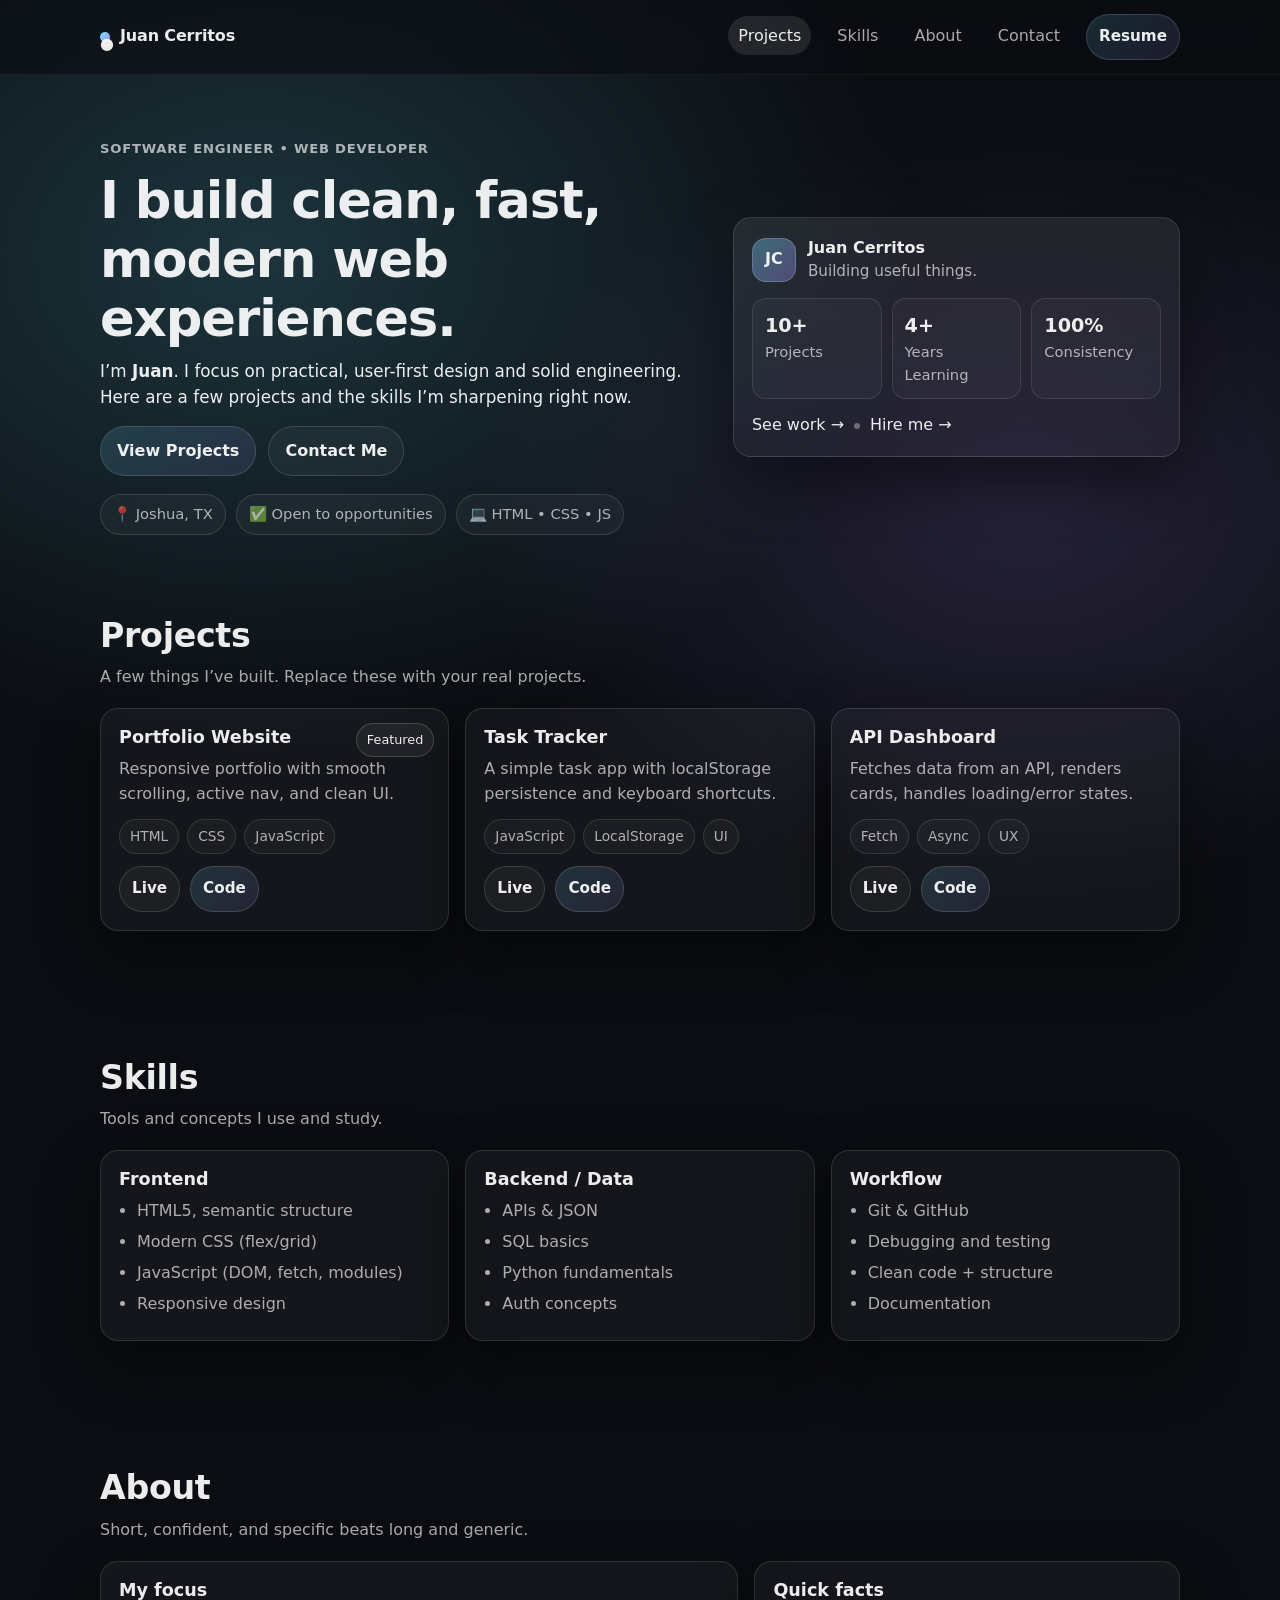
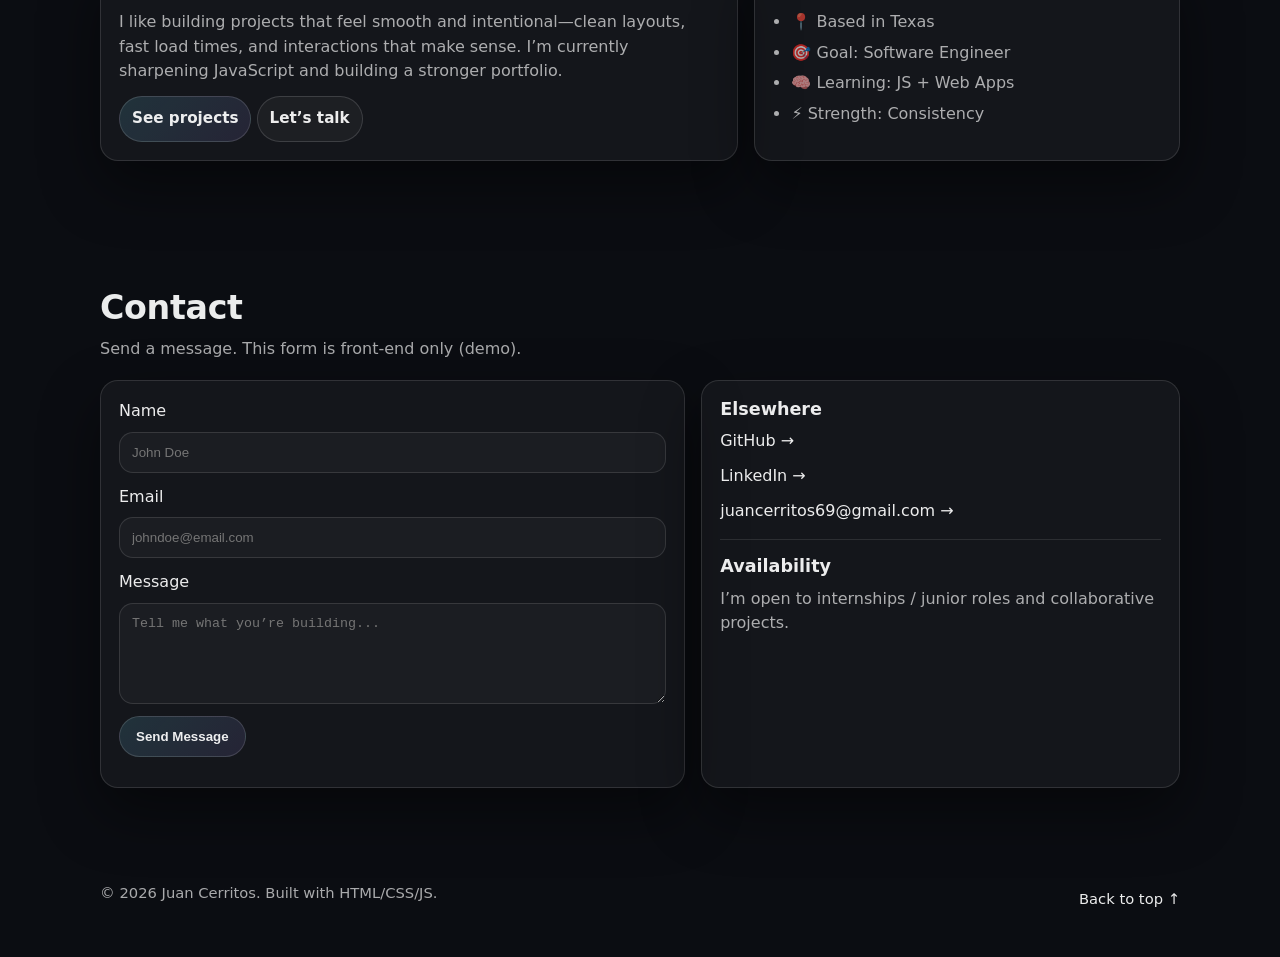
==== index.html @ 1ec4e890 "Pasted my portfolio onto github" ====
<!doctype html>
<html lang="en">
  <head>
    <meta charset="UTF-8" />
    <meta name="viewport" content="width=device-width, initial-scale=1.0" />
    <title>Juan Cerritos — Portfolio</title>
    <meta name="description" content="Modern portfolio website for Your Name." />
    <link rel="stylesheet" href="styles.css" />
  </head>

  <body>
    <!-- Progress bar -->
    <div class="progress" aria-hidden="true">
      <div class="progress__bar" id="progressBar"></div>
    </div>

    <!-- Header -->
    <header class="header" id="top">
      <nav class="nav container" aria-label="Primary">
        <a class="logo" href="#top">
          <span class="logo__mark">●</span>
          <span class="logo__text">Juan Cerritos</span>
        </a>

        <button class="nav__toggle" id="navToggle" aria-label="Open menu" aria-expanded="false">
          <span></span><span></span><span></span>
        </button>

        <ul class="nav__links" id="navLinks">
          <li><a class="nav__link" href="#projects">Projects</a></li>
          <li><a class="nav__link" href="#skills">Skills</a></li>
          <li><a class="nav__link" href="#about">About</a></li>
          <li><a class="nav__link" href="#contact">Contact</a></li>
          <li>
            <a class="btn btn--small" href="resume.html">Resume</a>
          </li>
        </ul>
      </nav>
    </header>

    <main>
      <!-- Hero -->
      <section class="hero container">
        <div class="hero__content">
          <p class="eyebrow">Software Engineer • Web Developer</p>
          <h1>
            I build clean, fast, modern web experiences.
          </h1>
          <p class="lead">
            I’m <strong>Juan</strong>. I focus on practical, user-first design and solid engineering.
            Here are a few projects and the skills I’m sharpening right now.
          </p>

          <div class="hero__cta">
            <a class="btn" href="#projects">View Projects</a>
            <a class="btn btn--ghost" href="#contact">Contact Me</a>
          </div>

          <div class="hero__meta">
            <div class="pill">📍 Joshua, TX</div>
            <div class="pill">✅ Open to opportunities</div>
            <div class="pill">💻 HTML • CSS • JS</div>
          </div>
        </div>

        <div class="hero__card" role="presentation">
          <div class="card glass">
            <div class="card__top">
              <div class="avatar" aria-hidden="true">JC</div>
              <div>
                <p class="card__title">Juan Cerritos</p>
                <p class="card__sub">Building useful things.</p>
              </div>
            </div>

            <div class="card__stats">
              <div class="stat">
                <p class="stat__num">10+</p>
                <p class="stat__label">Projects</p>
              </div>
              <div class="stat">
                <p class="stat__num">4+</p>
                <p class="stat__label">Years Learning</p>
              </div>
              <div class="stat">
                <p class="stat__num">100%</p>
                <p class="stat__label">Consistency</p>
              </div>
            </div>

            <div class="card__footer">
              <a class="link" href="#projects">See work →</a>
              <span class="dot" aria-hidden="true"></span>
              <a class="link" href="#contact">Hire me →</a>
            </div>
          </div>
        </div>
      </section>

      <!-- Projects -->
      <section class="section container" id="projects">
        <div class="section__head">
          <h2>Projects</h2>
          <p class="muted">A few things I’ve built. Replace these with your real projects.</p>
        </div>

        <div class="grid projects">
          <article class="project card">
            <div class="project__badge">Featured</div>
            <h3>Portfolio Website</h3>
            <p class="muted">
              Responsive portfolio with smooth scrolling, active nav, and clean UI.
            </p>
            <div class="tags">
              <span class="tag">HTML</span>
              <span class="tag">CSS</span>
              <span class="tag">JavaScript</span>
            </div>
            <div class="project__links">
              <a class="btn btn--small btn--ghost" href="#" target="_blank" rel="noopener">Live</a>
              <a class="btn btn--small" href="#" target="_blank" rel="noopener">Code</a>
            </div>
          </article>

          <article class="project card">
            <h3>Task Tracker</h3>
            <p class="muted">
              A simple task app with localStorage persistence and keyboard shortcuts.
            </p>
            <div class="tags">
              <span class="tag">JavaScript</span>
              <span class="tag">LocalStorage</span>
              <span class="tag">UI</span>
            </div>
            <div class="project__links">
              <a class="btn btn--small btn--ghost" href="#" target="_blank" rel="noopener">Live</a>
              <a class="btn btn--small" href="#" target="_blank" rel="noopener">Code</a>
            </div>
          </article>

          <article class="project card">
            <h3>API Dashboard</h3>
            <p class="muted">
              Fetches data from an API, renders cards, handles loading/error states.
            </p>
            <div class="tags">
              <span class="tag">Fetch</span>
              <span class="tag">Async</span>
              <span class="tag">UX</span>
            </div>
            <div class="project__links">
              <a class="btn btn--small btn--ghost" href="#" target="_blank" rel="noopener">Live</a>
              <a class="btn btn--small" href="#" target="_blank" rel="noopener">Code</a>
            </div>
          </article>
        </div>
      </section>

      <!-- Skills -->
      <section class="section container" id="skills">
        <div class="section__head">
          <h2>Skills</h2>
          <p class="muted">Tools and concepts I use and study.</p>
        </div>

        <div class="grid skills">
          <div class="card">
            <h3>Frontend</h3>
            <ul class="list">
              <li>HTML5, semantic structure</li>
              <li>Modern CSS (flex/grid)</li>
              <li>JavaScript (DOM, fetch, modules)</li>
              <li>Responsive design</li>
            </ul>
          </div>

          <div class="card">
            <h3>Backend / Data</h3>
            <ul class="list">
              <li>APIs & JSON</li>
              <li>SQL basics</li>
              <li>Python fundamentals</li>
              <li>Auth concepts</li>
            </ul>
          </div>

          <div class="card">
            <h3>Workflow</h3>
            <ul class="list">
              <li>Git & GitHub</li>
              <li>Debugging and testing</li>
              <li>Clean code + structure</li>
              <li>Documentation</li>
            </ul>
          </div>
        </div>
      </section>

      <!-- About -->
      <section class="section container" id="about">
        <div class="section__head">
          <h2>About</h2>
          <p class="muted">Short, confident, and specific beats long and generic.</p>
        </div>

        <div class="grid about">
          <div class="card">
            <h3>My focus</h3>
            <p class="muted">
              I like building projects that feel smooth and intentional—clean layouts, fast load times,
              and interactions that make sense. I’m currently sharpening JavaScript and building a
              stronger portfolio.
            </p>
            <div class="about__cta">
              <a class="btn btn--small" href="#projects">See projects</a>
              <a class="btn btn--small btn--ghost" href="#contact">Let’s talk</a>
            </div>
          </div>

          <div class="card">
            <h3>Quick facts</h3>
            <ul class="list">
              <li>📍 Based in Texas</li>
              <li>🎯 Goal: Software Engineer</li>
              <li>🧠 Learning: JS + Web Apps</li>
              <li>⚡ Strength: Consistency</li>
            </ul>
          </div>
        </div>
      </section>

      <!-- Contact -->
      <section class="section container" id="contact">
        <div class="section__head">
          <h2>Contact</h2>
          <p class="muted">Send a message. This form is front-end only (demo).</p>
        </div>

        <div class="grid contact">
          <form class="card form" id="contactForm">
            <label>
              <span>Name</span>
              <input name="name" type="text" placeholder="John Doe" required />
            </label>

            <label>
              <span>Email</span>
              <input name="email" type="email" placeholder="johndoe@email.com" required />
            </label>

            <label>
              <span>Message</span>
              <textarea name="message" rows="5" placeholder="Tell me what you’re building..." required></textarea>
            </label>

            <button class="btn" type="submit">Send Message</button>
            <p class="muted small" id="formStatus" role="status" aria-live="polite"></p>
          </form>

          <div class="card">
            <h3>Elsewhere</h3>
            <div class="stack">
              <a class="link" href="https://github.com/NightJuan" target="_blank" rel="noopener">GitHub →</a>
              <a class="link" href="https://www.linkedin.com/in/juan-cerritos-695971288" target="_blank" rel="noopener">LinkedIn →</a>
              <a class="link" href="mailto:juancerritos69@gmail.com">juancerritos69@gmail.com →</a>
            </div>

            <div class="divider"></div>

            <h3>Availability</h3>
            <p class="muted">
              I’m open to internships / junior roles and collaborative projects.
            </p>
          </div>
        </div>
      </section>

      <footer class="footer container">
        <p class="muted small">© <span id="year"></span> Juan Cerritos. Built with HTML/CSS/JS.</p>
        <a class="link small" href="#top">Back to top ↑</a>
      </footer>
    </main>

    <script src="script.js"></script>
  </body>
</html>
---- styles.css ----
/* ====== Base ====== */
:root {
  --bg: #0b0d12;
  --card: rgba(255, 255, 255, 0.06);
  --text: rgba(255, 255, 255, 0.92);
  --muted: rgba(255, 255, 255, 0.65);
  --border: rgba(255, 255, 255, 0.12);
  --shadow: 0 24px 60px rgba(0, 0, 0, 0.45);
  --radius: 18px;
  --max: 1080px;

  --accent: #6ee7ff;
  --accent2: #a78bfa;
}

* { box-sizing: border-box; }
html { scroll-behavior: smooth; }
body {
  margin: 0;
  font-family: ui-sans-serif, system-ui, -apple-system, Segoe UI, Roboto, Arial, "Apple Color Emoji", "Segoe UI Emoji";
  color: var(--text);
  background: radial-gradient(1200px 900px at 20% 10%, rgba(110, 231, 255, 0.18), transparent 55%),
              radial-gradient(1000px 700px at 80% 20%, rgba(167, 139, 250, 0.16), transparent 55%),
              var(--bg);
  line-height: 1.55;
}

.container {
  width: min(var(--max), calc(100% - 40px));
  margin-inline: auto;
}

h1, h2, h3 { line-height: 1.15; margin: 0 0 10px; }
h1 { font-size: clamp(2.1rem, 4vw, 3.3rem); letter-spacing: -0.02em; }
h2 { font-size: clamp(1.6rem, 2.6vw, 2.2rem); letter-spacing: -0.01em; }
h3 { font-size: 1.1rem; }

p { margin: 0 0 12px; }
a { color: inherit; text-decoration: none; }
.muted { color: var(--muted); }
.small { font-size: 0.92rem; }

/* ====== Progress bar ====== */
.progress {
  position: fixed;
  top: 0; left: 0;
  width: 100%;
  height: 3px;
  background: transparent;
  z-index: 1000;
}
.progress__bar {
  height: 100%;
  width: 0%;
  background: linear-gradient(90deg, var(--accent), var(--accent2));
}

/* ====== Header / Nav ====== */
.header {
  position: sticky;
  top: 0;
  z-index: 900;
  backdrop-filter: blur(12px);
  background: rgba(11, 13, 18, 0.6);
  border-bottom: 1px solid rgba(255,255,255,0.06);
}

.nav {
  display: flex;
  align-items: center;
  justify-content: space-between;
  padding: 14px 0;
  gap: 16px;
}

.logo {
  display: inline-flex;
  align-items: center;
  gap: 10px;
  font-weight: 650;
}
.logo__mark {
  width: 10px;
  height: 10px;
  border-radius: 999px;
  background: linear-gradient(135deg, var(--accent), var(--accent2));
  display: inline-block;
}
.logo__text { letter-spacing: -0.01em; }

.nav__links {
  list-style: none;
  display: flex;
  align-items: center;
  gap: 16px;
  padding: 0;
  margin: 0;
}

.nav__link {
  color: var(--muted);
  padding: 10px 10px;
  border-radius: 999px;
  transition: 160ms ease;
}
.nav__link:hover { color: var(--text); background: rgba(255,255,255,0.06); }
.nav__link.is-active { color: var(--text); background: rgba(255,255,255,0.10); }

.nav__toggle {
  display: none;
  width: 44px;
  height: 44px;
  border: 1px solid var(--border);
  border-radius: 12px;
  background: rgba(255,255,255,0.04);
  cursor: pointer;
}
.nav__toggle span {
  display: block;
  height: 2px;
  margin: 6px 10px;
  background: rgba(255,255,255,0.8);
  border-radius: 2px;
}

/* ====== Sections ====== */
.section { padding: 64px 0; }
.section__head { margin-bottom: 18px; }

.hero {
  padding: 64px 0 18px;
  display: grid;
  grid-template-columns: 1.15fr 0.85fr;
  gap: 28px;
  align-items: center;
}
.eyebrow {
  color: var(--muted);
  font-weight: 600;
  letter-spacing: 0.06em;
  text-transform: uppercase;
  font-size: 0.82rem;
}
.lead { font-size: 1.05rem; max-width: 60ch; }

.hero__cta { display: flex; gap: 12px; margin: 16px 0 18px; flex-wrap: wrap; }
.hero__meta { display: flex; gap: 10px; flex-wrap: wrap; }

.pill {
  border: 1px solid var(--border);
  background: rgba(255,255,255,0.04);
  padding: 8px 12px;
  border-radius: 999px;
  color: var(--muted);
  font-size: 0.92rem;
}

/* ====== Cards / Buttons ====== */
.card {
  border: 1px solid var(--border);
  background: rgba(255,255,255,0.04);
  border-radius: var(--radius);
  padding: 18px;
  box-shadow: var(--shadow);
}

.glass {
  background: linear-gradient(180deg, rgba(255,255,255,0.08), rgba(255,255,255,0.03));
}

.btn {
  display: inline-flex;
  align-items: center;
  justify-content: center;
  gap: 10px;
  border-radius: 999px;
  padding: 12px 16px;
  border: 1px solid rgba(255,255,255,0.14);
  background: linear-gradient(135deg, rgba(110, 231, 255, 0.14), rgba(167, 139, 250, 0.12));
  color: var(--text);
  font-weight: 650;
  transition: 160ms ease;
}
.btn:hover { transform: translateY(-1px); border-color: rgba(255,255,255,0.22); }
.btn--ghost {
  background: rgba(255,255,255,0.04);
}
.btn--small { padding: 10px 12px; font-size: 0.95rem; }

.link { color: var(--text); }
.link:hover { text-decoration: underline; text-underline-offset: 4px; }

/* ====== Hero Card ====== */
.hero__card { display: grid; }
.card__top { display: flex; align-items: center; gap: 12px; margin-bottom: 14px; }
.avatar {
  width: 44px;
  height: 44px;
  border-radius: 14px;
  display: grid;
  place-items: center;
  font-weight: 800;
  background: linear-gradient(135deg, rgba(110, 231, 255, 0.35), rgba(167, 139, 250, 0.35));
  border: 1px solid rgba(255,255,255,0.18);
}
.card__title { font-weight: 750; margin: 0; }
.card__sub { margin: 0; color: var(--muted); font-size: 0.95rem; }

.card__stats {
  display: grid;
  grid-template-columns: repeat(3, 1fr);
  gap: 10px;
  margin-top: 14px;
}
.stat {
  border: 1px solid rgba(255,255,255,0.10);
  background: rgba(255,255,255,0.03);
  border-radius: 14px;
  padding: 12px;
}
.stat__num { font-size: 1.2rem; font-weight: 800; margin: 0; }
.stat__label { margin: 0; color: var(--muted); font-size: 0.92rem; }

.card__footer {
  display: flex;
  align-items: center;
  gap: 10px;
  margin-top: 14px;
  color: var(--muted);
}
.dot {
  width: 6px; height: 6px;
  border-radius: 999px;
  background: rgba(255,255,255,0.35);
}

/* ====== Grids ====== */
.grid {
  display: grid;
  gap: 16px;
}
.projects { grid-template-columns: repeat(3, 1fr); }
.skills { grid-template-columns: repeat(3, 1fr); }
.about { grid-template-columns: 1.2fr 0.8fr; }
.contact { grid-template-columns: 1.1fr 0.9fr; }

.project { position: relative; overflow: hidden; }
.project__badge {
  position: absolute;
  top: 14px; right: 14px;
  font-size: 0.8rem;
  color: var(--text);
  border: 1px solid rgba(255,255,255,0.16);
  background: rgba(255,255,255,0.06);
  padding: 6px 10px;
  border-radius: 999px;
}

.tags { display: flex; gap: 8px; flex-wrap: wrap; margin: 10px 0 12px; }
.tag {
  font-size: 0.86rem;
  color: var(--muted);
  border: 1px solid rgba(255,255,255,0.12);
  background: rgba(255,255,255,0.03);
  padding: 6px 10px;
  border-radius: 999px;
}
.project__links { display: flex; gap: 10px; margin-top: 10px; flex-wrap: wrap; }

/* ====== Lists / Form ====== */
.list { padding-left: 18px; margin: 10px 0 0; color: var(--muted); }
.list li { margin: 6px 0; }

.form label { display: grid; gap: 8px; margin-bottom: 12px; }
input, textarea {
  width: 100%;
  padding: 12px 12px;
  border-radius: 14px;
  border: 1px solid rgba(255,255,255,0.12);
  background: rgba(255,255,255,0.03);
  color: var(--text);
  outline: none;
}
input:focus, textarea:focus { border-color: rgba(110, 231, 255, 0.45); }
.divider {
  height: 1px;
  background: rgba(255,255,255,0.10);
  margin: 16px 0;
}
.stack { display: grid; gap: 10px; }

/* ====== Footer ====== */
.footer {
  padding: 30px 0 40px;
  display: flex;
  justify-content: space-between;
  align-items: center;
  gap: 12px;
  flex-wrap: wrap;
}

/* ====== Mobile ====== */
@media (max-width: 920px) {
  .hero { grid-template-columns: 1fr; padding-top: 34px; }
  .projects { grid-template-columns: 1fr; }
  .skills { grid-template-columns: 1fr; }
  .about { grid-template-columns: 1fr; }
  .contact { grid-template-columns: 1fr; }

  .nav__toggle { display: inline-block; }
  .nav__links {
    position: absolute;
    top: 66px;
    right: 20px;
    left: 20px;
    display: none;
    flex-direction: column;
    align-items: stretch;
    gap: 8px;
    padding: 12px;
    background: rgba(11, 13, 18, 0.92);
    border: 1px solid rgba(255,255,255,0.10);
    border-radius: 16px;
    backdrop-filter: blur(10px);
  }
  .nav__links.is-open { display: flex; }
  .nav__link { padding: 12px; }
}
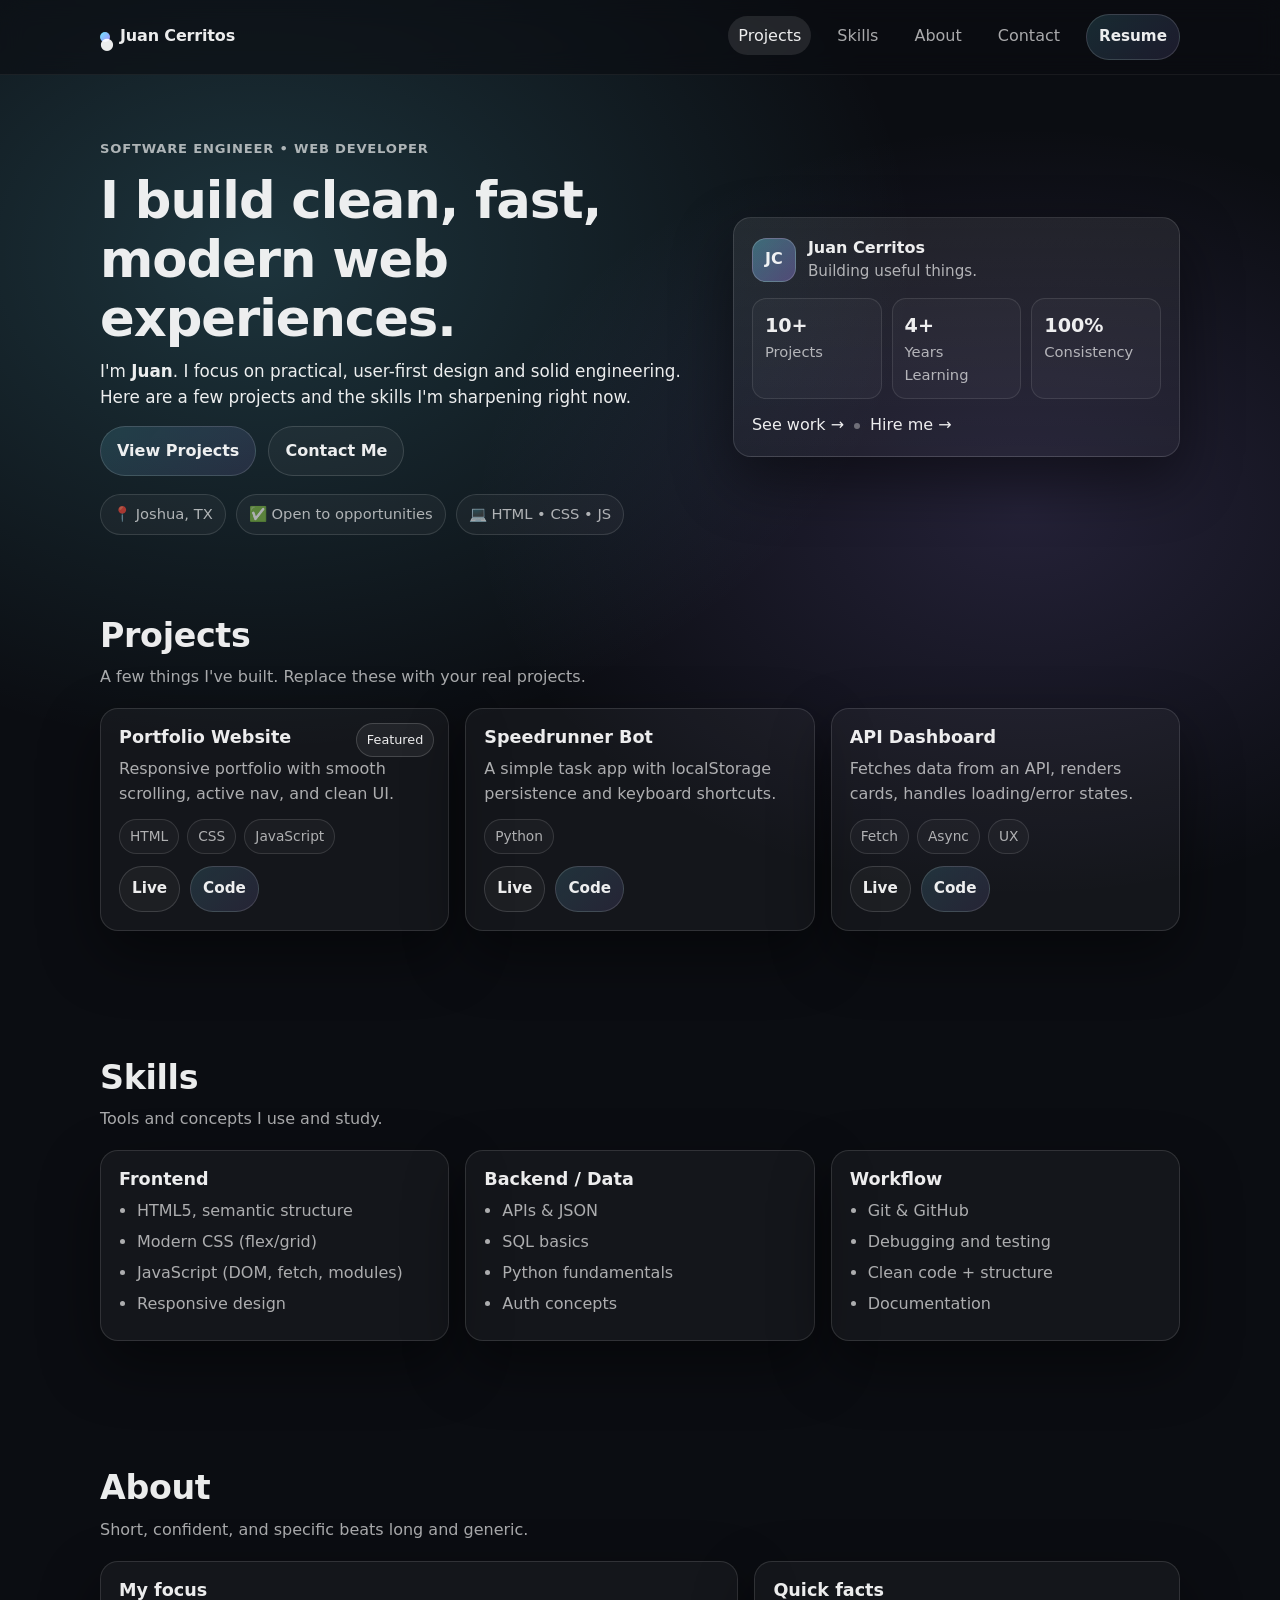
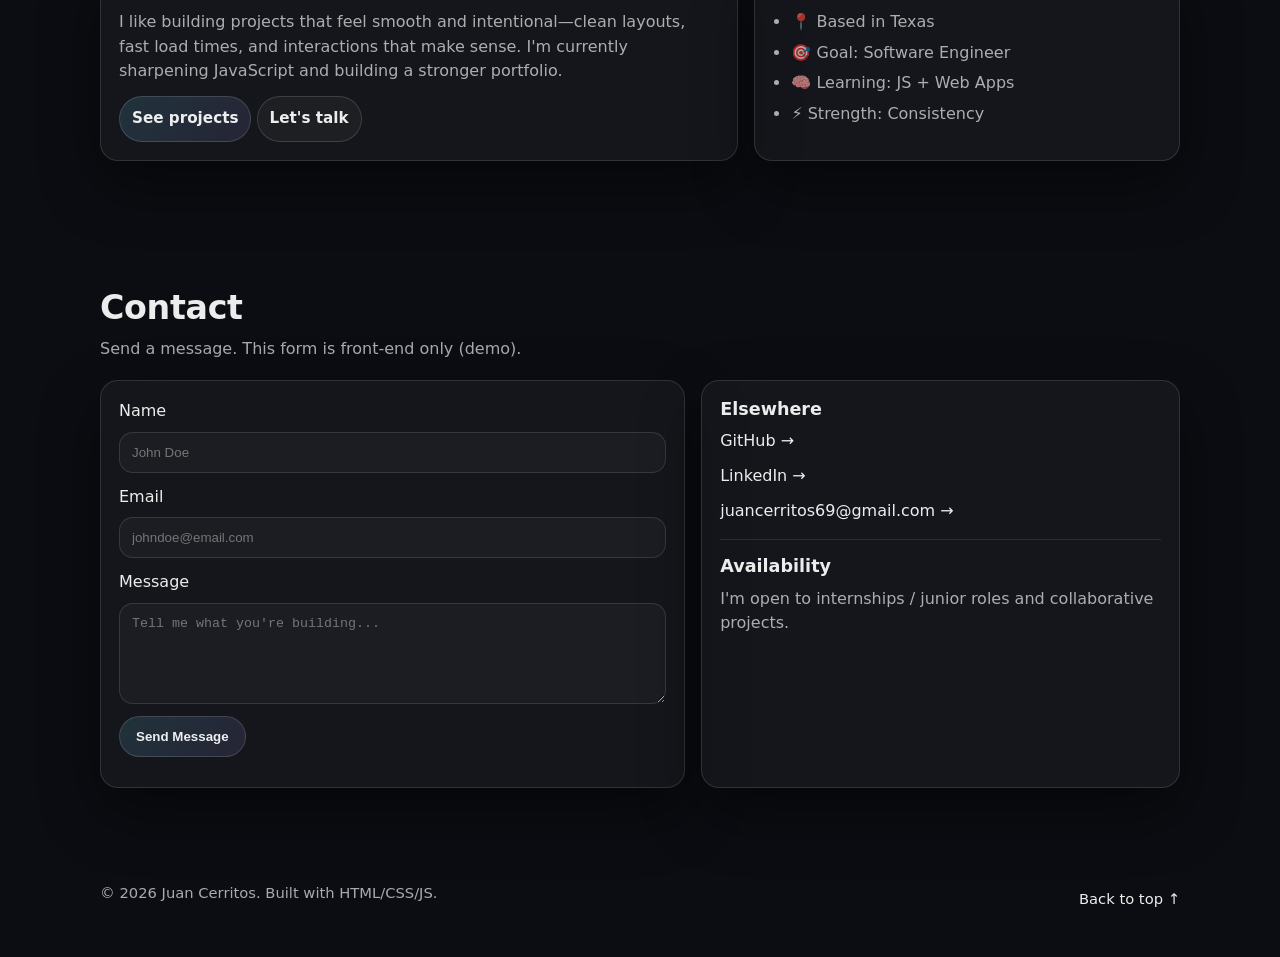
==== commit 5d5b720c: "Fixed grammer & links" ====
--- a/index.html
+++ b/index.html
@@ -47,8 +47,8 @@
             I build clean, fast, modern web experiences.
           </h1>
           <p class="lead">
-            I’m <strong>Juan</strong>. I focus on practical, user-first design and solid engineering.
-            Here are a few projects and the skills I’m sharpening right now.
+            I'm <strong>Juan</strong>. I focus on practical, user-first design and solid engineering.
+            Here are a few projects and the skills I'm sharpening right now.
           </p>
 
           <div class="hero__cta">
@@ -101,7 +101,7 @@
       <section class="section container" id="projects">
         <div class="section__head">
           <h2>Projects</h2>
-          <p class="muted">A few things I’ve built. Replace these with your real projects.</p>
+          <p class="muted">A few things I've built. Replace these with your real projects.</p>
         </div>
 
         <div class="grid projects">
@@ -117,20 +117,18 @@
               <span class="tag">JavaScript</span>
             </div>
             <div class="project__links">
-              <a class="btn btn--small btn--ghost" href="#" target="_blank" rel="noopener">Live</a>
-              <a class="btn btn--small" href="#" target="_blank" rel="noopener">Code</a>
+              <a class="btn btn--small btn--ghost" href="https://nightjuan.github.io/Portfolio/" target="_blank" rel="noopener">Live</a>
+              <a class="btn btn--small" href="https://github.com/NightJuan/Portfolio.git" target="_blank" rel="noopener">Code</a>
             </div>
           </article>
 
           <article class="project card">
-            <h3>Task Tracker</h3>
+            <h3>Speedrunner Bot</h3>
             <p class="muted">
               A simple task app with localStorage persistence and keyboard shortcuts.
             </p>
             <div class="tags">
-              <span class="tag">JavaScript</span>
-              <span class="tag">LocalStorage</span>
-              <span class="tag">UI</span>
+              <span class="tag">Python</span>
             </div>
             <div class="project__links">
               <a class="btn btn--small btn--ghost" href="#" target="_blank" rel="noopener">Live</a>
@@ -208,12 +206,12 @@
             <h3>My focus</h3>
             <p class="muted">
               I like building projects that feel smooth and intentional—clean layouts, fast load times,
-              and interactions that make sense. I’m currently sharpening JavaScript and building a
+              and interactions that make sense. I'm currently sharpening JavaScript and building a
               stronger portfolio.
             </p>
             <div class="about__cta">
               <a class="btn btn--small" href="#projects">See projects</a>
-              <a class="btn btn--small btn--ghost" href="#contact">Let’s talk</a>
+              <a class="btn btn--small btn--ghost" href="#contact">Let's talk</a>
             </div>
           </div>
 
@@ -250,7 +248,7 @@
 
             <label>
               <span>Message</span>
-              <textarea name="message" rows="5" placeholder="Tell me what you’re building..." required></textarea>
+              <textarea name="message" rows="5" placeholder="Tell me what you're building..." required></textarea>
             </label>
 
             <button class="btn" type="submit">Send Message</button>
@@ -269,7 +267,7 @@
 
             <h3>Availability</h3>
             <p class="muted">
-              I’m open to internships / junior roles and collaborative projects.
+              I'm open to internships / junior roles and collaborative projects.
             </p>
           </div>
         </div>
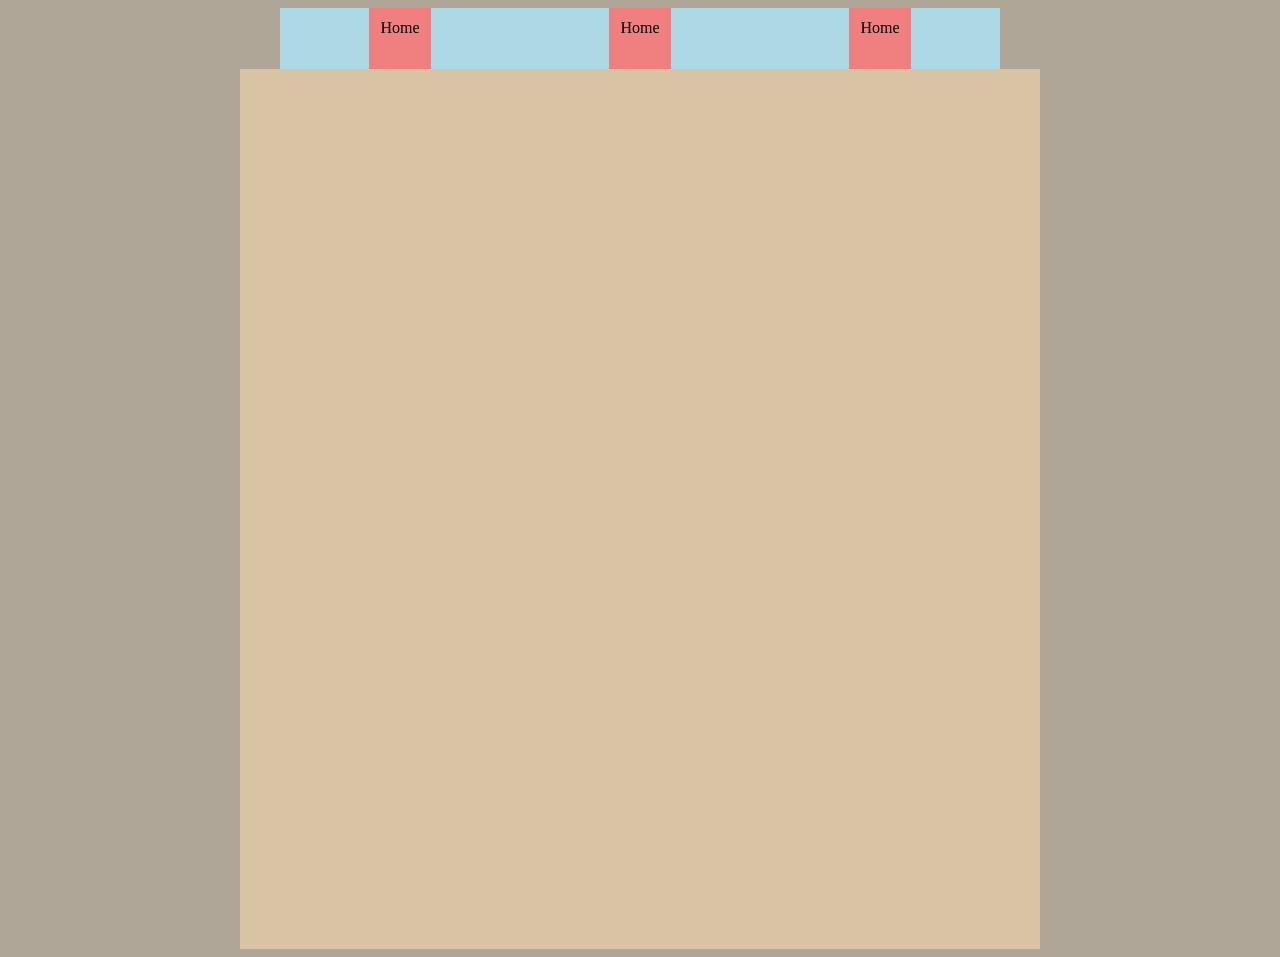
==== commit 4acb1784: "Createa a rough layout" ====
--- a/index.html
+++ b/index.html
@@ -1,284 +1,26 @@
-<!doctype html>
+<!DOCTYPE html>
 <html lang="en">
-  <head>
-    <meta charset="UTF-8" />
-    <meta name="viewport" content="width=device-width, initial-scale=1.0" />
-    <title>Juan Cerritos — Portfolio</title>
-    <meta name="description" content="Modern portfolio website for Your Name." />
-    <link rel="stylesheet" href="styles.css" />
-  </head>
+    <head>
+        <link rel="stylesheet" href="index.css">
+        <title>Juan Cerritos</title>
+    </head>
+    <body>
+        <nav>
+            <div class="navigationBar" style="position: relative;">
+                <div class="homeNavigation">
+                    <div>Home</div>
+                </div>
+                <div class="resumeNavigation">
+                    <div>Home</div>
+                </div>
+                <div class="projectsNavigation">
+                    <div>Home</div>
+                </div>                
+            </div>
+        </nav>
 
-  <body>
-    <!-- Progress bar -->
-    <div class="progress" aria-hidden="true">
-      <div class="progress__bar" id="progressBar"></div>
-    </div>
+        <section class="main">
 
-    <!-- Header -->
-    <header class="header" id="top">
-      <nav class="nav container" aria-label="Primary">
-        <a class="logo" href="#top">
-          <span class="logo__mark">●</span>
-          <span class="logo__text">Juan Cerritos</span>
-        </a>
-
-        <button class="nav__toggle" id="navToggle" aria-label="Open menu" aria-expanded="false">
-          <span></span><span></span><span></span>
-        </button>
-
-        <ul class="nav__links" id="navLinks">
-          <li><a class="nav__link" href="#projects">Projects</a></li>
-          <li><a class="nav__link" href="#skills">Skills</a></li>
-          <li><a class="nav__link" href="#about">About</a></li>
-          <li><a class="nav__link" href="#contact">Contact</a></li>
-          <li>
-            <a class="btn btn--small" href="resume.html">Resume</a>
-          </li>
-        </ul>
-      </nav>
-    </header>
-
-    <main>
-      <!-- Hero -->
-      <section class="hero container">
-        <div class="hero__content">
-          <p class="eyebrow">Software Engineer • Web Developer</p>
-          <h1>
-            I build clean, fast, modern web experiences.
-          </h1>
-          <p class="lead">
-            I'm <strong>Juan</strong>. I focus on practical, user-first design and solid engineering.
-            Here are a few projects and the skills I'm sharpening right now.
-          </p>
-
-          <div class="hero__cta">
-            <a class="btn" href="#projects">View Projects</a>
-            <a class="btn btn--ghost" href="#contact">Contact Me</a>
-          </div>
-
-          <div class="hero__meta">
-            <div class="pill">📍 Joshua, TX</div>
-            <div class="pill">✅ Open to opportunities</div>
-            <div class="pill">💻 HTML • CSS • JS</div>
-          </div>
-        </div>
-
-        <div class="hero__card" role="presentation">
-          <div class="card glass">
-            <div class="card__top">
-              <div class="avatar" aria-hidden="true">JC</div>
-              <div>
-                <p class="card__title">Juan Cerritos</p>
-                <p class="card__sub">Building useful things.</p>
-              </div>
-            </div>
-
-            <div class="card__stats">
-              <div class="stat">
-                <p class="stat__num">10+</p>
-                <p class="stat__label">Projects</p>
-              </div>
-              <div class="stat">
-                <p class="stat__num">4+</p>
-                <p class="stat__label">Years Learning</p>
-              </div>
-              <div class="stat">
-                <p class="stat__num">100%</p>
-                <p class="stat__label">Consistency</p>
-              </div>
-            </div>
-
-            <div class="card__footer">
-              <a class="link" href="#projects">See work →</a>
-              <span class="dot" aria-hidden="true"></span>
-              <a class="link" href="#contact">Hire me →</a>
-            </div>
-          </div>
-        </div>
-      </section>
-
-      <!-- Projects -->
-      <section class="section container" id="projects">
-        <div class="section__head">
-          <h2>Projects</h2>
-          <p class="muted">A few things I've built. Replace these with your real projects.</p>
-        </div>
-
-        <div class="grid projects">
-          <article class="project card">
-            <div class="project__badge">Featured</div>
-            <h3>Portfolio Website</h3>
-            <p class="muted">
-              Responsive portfolio with smooth scrolling, active nav, and clean UI.
-            </p>
-            <div class="tags">
-              <span class="tag">HTML</span>
-              <span class="tag">CSS</span>
-              <span class="tag">JavaScript</span>
-            </div>
-            <div class="project__links">
-              <a class="btn btn--small btn--ghost" href="https://nightjuan.github.io/Portfolio/" target="_blank" rel="noopener">Live</a>
-              <a class="btn btn--small" href="https://github.com/NightJuan/Portfolio.git" target="_blank" rel="noopener">Code</a>
-            </div>
-          </article>
-
-          <article class="project card">
-            <h3>Speedrunner Bot</h3>
-            <p class="muted">
-              A simple task app with localStorage persistence and keyboard shortcuts.
-            </p>
-            <div class="tags">
-              <span class="tag">Python</span>
-            </div>
-            <div class="project__links">
-              <a class="btn btn--small btn--ghost" href="#" target="_blank" rel="noopener">Live</a>
-              <a class="btn btn--small" href="#" target="_blank" rel="noopener">Code</a>
-            </div>
-          </article>
-
-          <article class="project card">
-            <h3>API Dashboard</h3>
-            <p class="muted">
-              Fetches data from an API, renders cards, handles loading/error states.
-            </p>
-            <div class="tags">
-              <span class="tag">Fetch</span>
-              <span class="tag">Async</span>
-              <span class="tag">UX</span>
-            </div>
-            <div class="project__links">
-              <a class="btn btn--small btn--ghost" href="#" target="_blank" rel="noopener">Live</a>
-              <a class="btn btn--small" href="#" target="_blank" rel="noopener">Code</a>
-            </div>
-          </article>
-        </div>
-      </section>
-
-      <!-- Skills -->
-      <section class="section container" id="skills">
-        <div class="section__head">
-          <h2>Skills</h2>
-          <p class="muted">Tools and concepts I use and study.</p>
-        </div>
-
-        <div class="grid skills">
-          <div class="card">
-            <h3>Frontend</h3>
-            <ul class="list">
-              <li>HTML5, semantic structure</li>
-              <li>Modern CSS (flex/grid)</li>
-              <li>JavaScript (DOM, fetch, modules)</li>
-              <li>Responsive design</li>
-            </ul>
-          </div>
-
-          <div class="card">
-            <h3>Backend / Data</h3>
-            <ul class="list">
-              <li>APIs & JSON</li>
-              <li>SQL basics</li>
-              <li>Python fundamentals</li>
-              <li>Auth concepts</li>
-            </ul>
-          </div>
-
-          <div class="card">
-            <h3>Workflow</h3>
-            <ul class="list">
-              <li>Git & GitHub</li>
-              <li>Debugging and testing</li>
-              <li>Clean code + structure</li>
-              <li>Documentation</li>
-            </ul>
-          </div>
-        </div>
-      </section>
-
-      <!-- About -->
-      <section class="section container" id="about">
-        <div class="section__head">
-          <h2>About</h2>
-          <p class="muted">Short, confident, and specific beats long and generic.</p>
-        </div>
-
-        <div class="grid about">
-          <div class="card">
-            <h3>My focus</h3>
-            <p class="muted">
-              I like building projects that feel smooth and intentional—clean layouts, fast load times,
-              and interactions that make sense. I'm currently sharpening JavaScript and building a
-              stronger portfolio.
-            </p>
-            <div class="about__cta">
-              <a class="btn btn--small" href="#projects">See projects</a>
-              <a class="btn btn--small btn--ghost" href="#contact">Let's talk</a>
-            </div>
-          </div>
-
-          <div class="card">
-            <h3>Quick facts</h3>
-            <ul class="list">
-              <li>📍 Based in Texas</li>
-              <li>🎯 Goal: Software Engineer</li>
-              <li>🧠 Learning: JS + Web Apps</li>
-              <li>⚡ Strength: Consistency</li>
-            </ul>
-          </div>
-        </div>
-      </section>
-
-      <!-- Contact -->
-      <section class="section container" id="contact">
-        <div class="section__head">
-          <h2>Contact</h2>
-          <p class="muted">Send a message. This form is front-end only (demo).</p>
-        </div>
-
-        <div class="grid contact">
-          <form class="card form" id="contactForm">
-            <label>
-              <span>Name</span>
-              <input name="name" type="text" placeholder="John Doe" required />
-            </label>
-
-            <label>
-              <span>Email</span>
-              <input name="email" type="email" placeholder="johndoe@email.com" required />
-            </label>
-
-            <label>
-              <span>Message</span>
-              <textarea name="message" rows="5" placeholder="Tell me what you're building..." required></textarea>
-            </label>
-
-            <button class="btn" type="submit">Send Message</button>
-            <p class="muted small" id="formStatus" role="status" aria-live="polite"></p>
-          </form>
-
-          <div class="card">
-            <h3>Elsewhere</h3>
-            <div class="stack">
-              <a class="link" href="https://github.com/NightJuan" target="_blank" rel="noopener">GitHub →</a>
-              <a class="link" href="https://www.linkedin.com/in/juan-cerritos-695971288" target="_blank" rel="noopener">LinkedIn →</a>
-              <a class="link" href="mailto:juancerritos69@gmail.com">juancerritos69@gmail.com →</a>
-            </div>
-
-            <div class="divider"></div>
-
-            <h3>Availability</h3>
-            <p class="muted">
-              I'm open to internships / junior roles and collaborative projects.
-            </p>
-          </div>
-        </div>
-      </section>
-
-      <footer class="footer container">
-        <p class="muted small">© <span id="year"></span> Juan Cerritos. Built with HTML/CSS/JS.</p>
-        <a class="link small" href="#top">Back to top ↑</a>
-      </footer>
-    </main>
-
-    <script src="script.js"></script>
-  </body>
+        </section>
+    </body>
 </html>
--- a/index.css
+++ b/index.css
@@ -0,0 +1,28 @@
+body {
+    background-color: #b0a698;
+    display: flex;
+    flex-direction: column;
+    align-items: center;
+}
+
+/* NAVIGATION */
+.navigationBar{
+    background-color: lightblue;
+    display: flex;
+    flex-direction: row;
+    justify-content: space-around;
+    width: 45rem;
+}
+
+.homeNavigation, .resumeNavigation, .projectsNavigation {
+    background-color: lightcoral;
+    padding: .7rem;
+    padding-bottom: 2rem;
+}
+
+/* PAPER */
+.main{
+    background-color: #d8c3a5;
+    width: 50rem;
+    height: 55rem;
+}
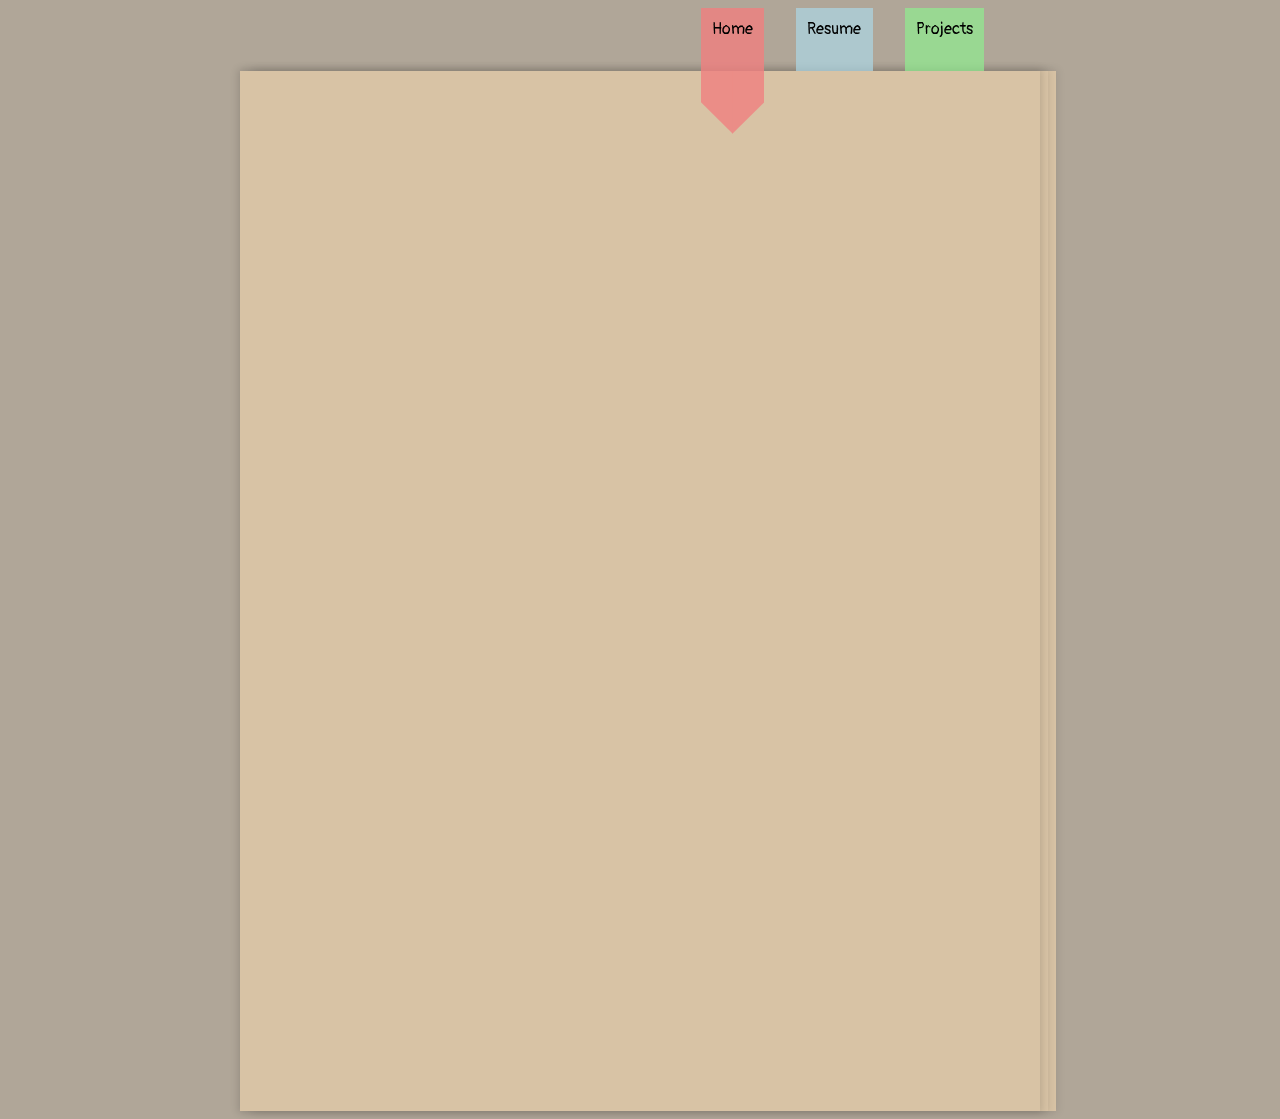
==== commit 8fc623e4: "Completed my navigaiton bar" ====
--- a/index.html
+++ b/index.html
@@ -2,6 +2,9 @@
 <html lang="en">
     <head>
         <link rel="stylesheet" href="index.css">
+        <link rel="preconnect" href="https://fonts.googleapis.com">
+        <link rel="preconnect" href="https://fonts.gstatic.com" crossorigin>
+        <link href="https://fonts.googleapis.com/css2?family=Pangolin&display=swap" rel="stylesheet">
         <title>Juan Cerritos</title>
     </head>
     <body>
@@ -9,18 +12,18 @@
             <div class="navigationBar" style="position: relative;">
                 <div class="homeNavigation">
                     <div>Home</div>
+                    <div class="tape"></div>
                 </div>
                 <div class="resumeNavigation">
-                    <div>Home</div>
+                    <div>Resume</div>
                 </div>
                 <div class="projectsNavigation">
-                    <div>Home</div>
+                    <div>Projects</div>
                 </div>                
             </div>
         </nav>
 
         <section class="main">
-
         </section>
     </body>
 </html>
--- a/index.css
+++ b/index.css
@@ -3,26 +3,97 @@
     display: flex;
     flex-direction: column;
     align-items: center;
+    font-family: "Pangolin", cursive;
+    font-weight: 400;
+    font-style: normal;
 }
 
 /* NAVIGATION */
 .navigationBar{
-    background-color: lightblue;
+    /* background-color: lightblue; */
     display: flex;
     flex-direction: row;
-    justify-content: space-around;
+    justify-content: end;
     width: 45rem;
 }
 
 .homeNavigation, .resumeNavigation, .projectsNavigation {
-    background-color: lightcoral;
+    position: relative;
+    margin: 0 1em;
     padding: .7rem;
     padding-bottom: 2rem;
+    z-index: 10;
+}
+
+.homeNavigation{
+    background-color: rgba(240, 128, 128, 0.8);
+}
+
+.resumeNavigation{
+    background-color: rgba(173, 216, 230, 0.70);
+}
+
+.resumeNavigation:hover{
+    background-color: rgb(173, 216, 230);
+}
+
+.projectsNavigation{
+    background-color: rgba(144, 238, 144, 0.7);
+}
+
+.projectsNavigation:hover{
+    background-color: rgb(144, 238, 144);
+}
+
+.tape::after,
+.tape::before {
+    position: absolute;
+    content: '';
+    width: 50.3%;
+    height: 100%;
+    background-color: rgba(240, 128, 128, 0.8);
+    bottom: -99%;
+    clip-path: polygon(0% 0%, 0% 100%, 27% 54%, 50% 100%, 74% 54%, 100% 100%, 100% 0%);
+}
+
+.tape::before {
+    clip-path: polygon(0 0, 100% 0, 100% 100%, 0% 50%);
+    left: 0;
+}
+
+.tape::after {
+    clip-path: polygon(0 0, 100% 0, 100% 50%, 0% 100%);
+    right: 0;
 }
 
 /* PAPER */
-.main{
+.main {
     background-color: #d8c3a5;
-    width: 50rem;
-    height: 55rem;
+    position: relative;
+    width: 50em;
+    height: 65em;
+    box-shadow: 0 0 .5rem .1rem rgba(0, 0, 0, 0.14);
+    
+    transform-style: preserve-3d;
+}
+
+.main::before,
+.main::after {
+    content: '';
+    position: absolute;
+    background-color: #d8c3a5;
+    width: 100%;
+    height: 100%;
+    top: 0;
+    box-shadow: 0 0 .5rem .1rem rgba(0, 0, 0, 0.08);
+}
+
+.main::before {
+    left: 1%;
+    transform: translateZ(-1px); 
+}
+
+.main::after {
+    left: 2%;
+    transform: translateZ(-2px); 
 }
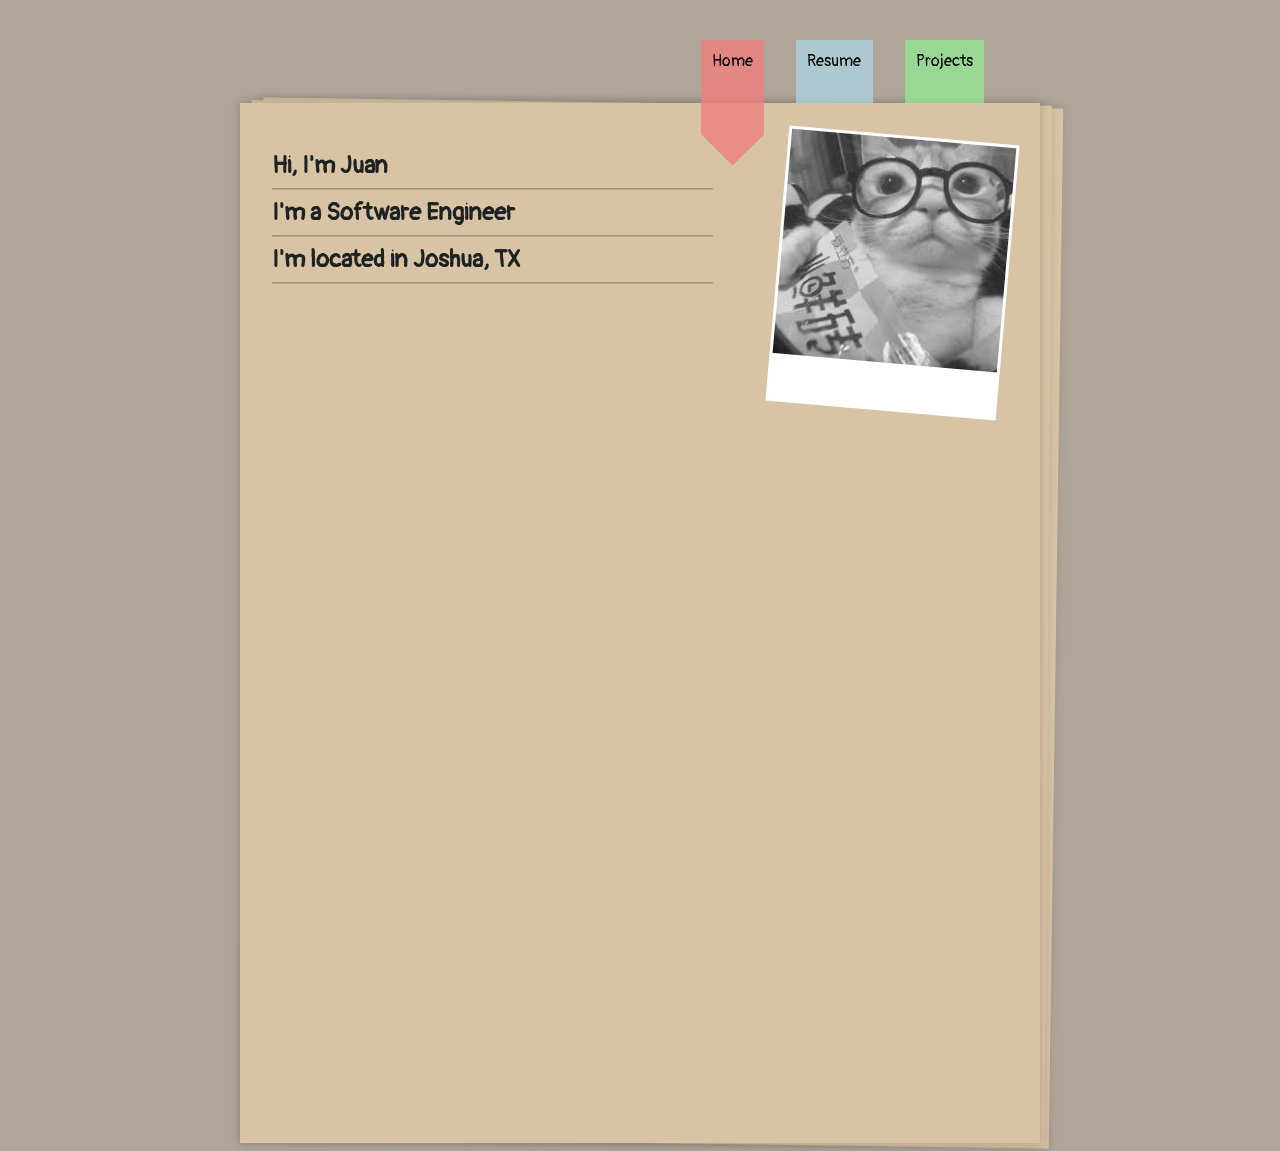
==== commit d3897a0f: "Created the Top Section" ====
--- a/index.html
+++ b/index.html
@@ -24,6 +24,19 @@
         </nav>
 
         <section class="main">
+            <div class="top-container">
+                <div class="title-container">
+                    <h1>Hi, I'm Juan</h1>
+                    <hr>
+                    <h2>I'm a Software Engineer</h2>
+                    <hr>
+                    <h2>I'm located in <b>Joshua, TX</b></h2>
+                    <hr>
+                </div>
+                <div class="image-container">
+                    <img class="prf" src="Images/cat-pfp.jpg" alt="Profile Photo">
+                </div>
+            </div>
         </section>
     </body>
 </html>
--- a/index.css
+++ b/index.css
@@ -15,6 +15,7 @@
     flex-direction: row;
     justify-content: end;
     width: 45rem;
+    margin-top: 2rem;
 }
 
 .homeNavigation, .resumeNavigation, .projectsNavigation {
@@ -69,13 +70,18 @@
 /* PAPER */
 .main {
     background-color: #d8c3a5;
+    color: #1d2222;
     position: relative;
     width: 50em;
     height: 65em;
     box-shadow: 0 0 .5rem .1rem rgba(0, 0, 0, 0.14);
+    transform-style: preserve-3d;
     
-    transform-style: preserve-3d;
+    display: flex;
+    flex-direction: column;
+
 }
+
 
 .main::before,
 .main::after {
@@ -90,10 +96,41 @@
 
 .main::before {
     left: 1%;
-    transform: translateZ(-1px); 
+    transform: rotate(.4deg) translateZ(-1px);
 }
 
 .main::after {
     left: 2%;
-    transform: translateZ(-2px); 
+    transform: rotate(.8deg) translateZ(-2px); 
+}
+
+.top-container{
+    background-color: rgba(255, 182, 193, 0);
+    display: grid;
+    grid-template-columns: 2fr 1fr;
+
+
+}
+
+.title-container, .image-container {
+    margin: 2rem;
+}
+
+.title-container{
+    padding-top: 1rem;
+}
+
+h1, h2 {
+    margin: 0;
+}
+
+hr {
+    border-color: #7d675951;
+}
+
+img {
+    filter: grayscale();
+    border: solid white;
+    border-bottom: solid 3rem white;
+    transform: rotate(5deg);
 }
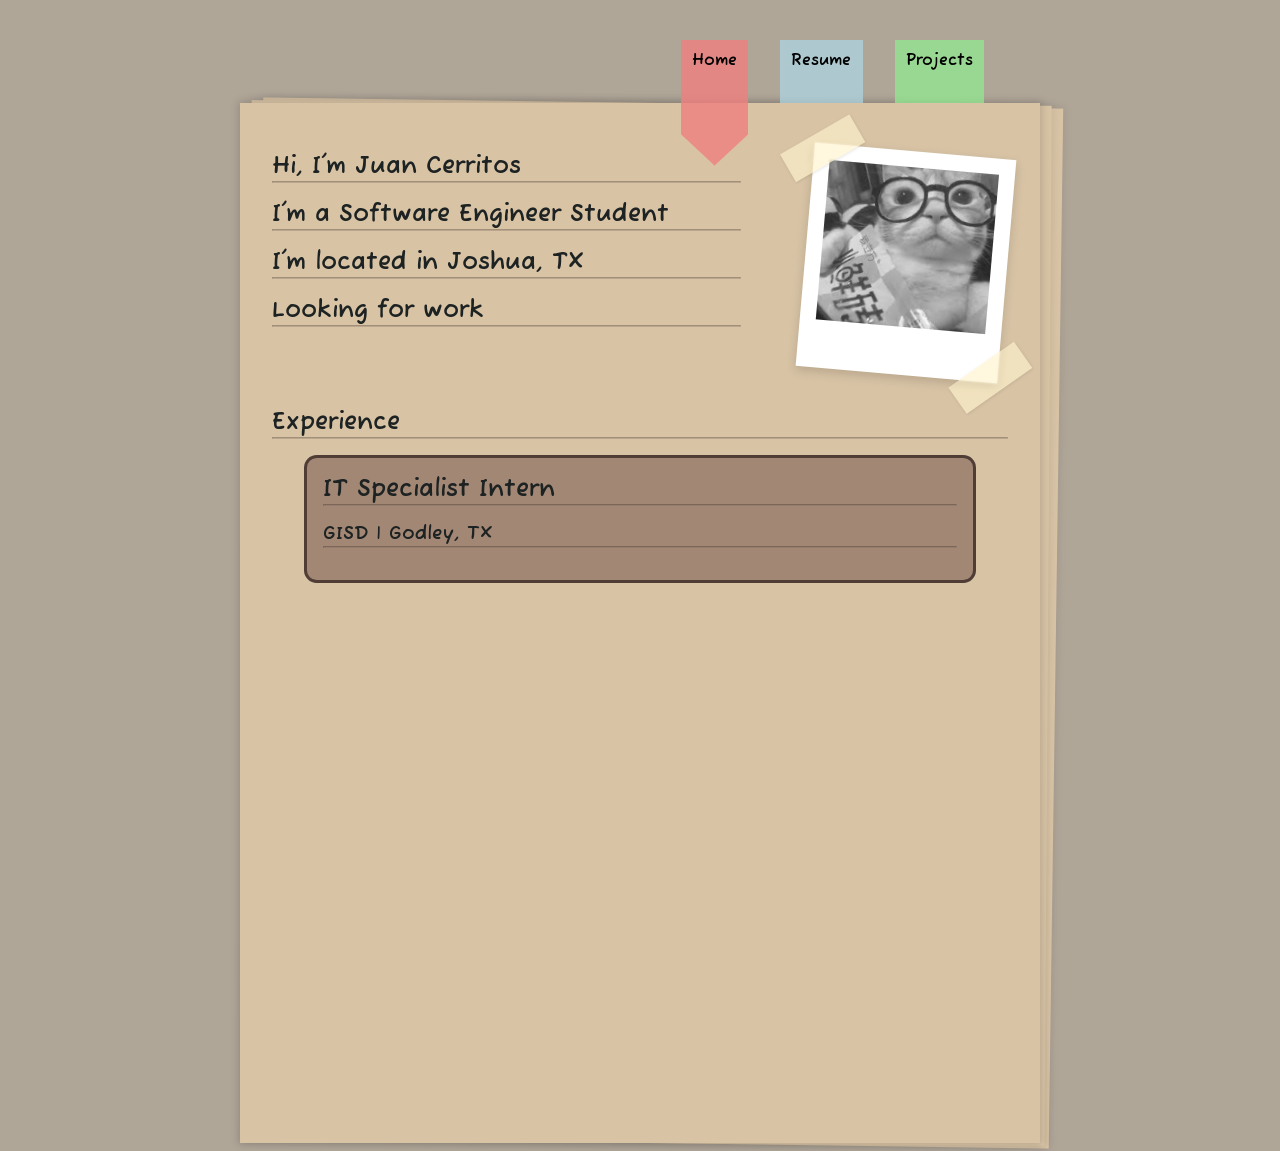
==== commit 00922921: "created the middle section" ====
--- a/index.html
+++ b/index.html
@@ -4,7 +4,7 @@
         <link rel="stylesheet" href="index.css">
         <link rel="preconnect" href="https://fonts.googleapis.com">
         <link rel="preconnect" href="https://fonts.gstatic.com" crossorigin>
-        <link href="https://fonts.googleapis.com/css2?family=Pangolin&display=swap" rel="stylesheet">
+        <link href="https://fonts.googleapis.com/css2?family=Fuzzy+Bubbles:wght@400;700&display=swap" rel="stylesheet">
         <title>Juan Cerritos</title>
     </head>
     <body>
@@ -12,7 +12,7 @@
             <div class="navigationBar" style="position: relative;">
                 <div class="homeNavigation">
                     <div>Home</div>
-                    <div class="tape"></div>
+                    <div class="bookmark"></div>
                 </div>
                 <div class="resumeNavigation">
                     <div>Resume</div>
@@ -26,17 +26,32 @@
         <section class="main">
             <div class="top-container">
                 <div class="title-container">
-                    <h1>Hi, I'm Juan</h1>
+                    <h1>Hi, I'm Juan Cerritos</h1>
                     <hr>
-                    <h2>I'm a Software Engineer</h2>
+                    <h2>I'm a Software Engineer Student</h2>
                     <hr>
                     <h2>I'm located in <b>Joshua, TX</b></h2>
                     <hr>
+                    <h2>Looking for work</h2>
+                    <hr>
+                    
                 </div>
                 <div class="image-container">
                     <img class="prf" src="Images/cat-pfp.jpg" alt="Profile Photo">
                 </div>
             </div>
+            <div class="middle-container">
+                <div class="experience-container">
+                    <h1>Experience</h1>
+                    <hr>
+                    <div class="job1">
+                        <h2>IT Specialist Intern</h2>
+                        <hr>
+                        <h3>GISD | Godley, TX</h3>
+                        <hr>
+                    </div>
+                </div>
+            </div>
         </section>
     </body>
 </html>
--- a/index.css
+++ b/index.css
@@ -1,12 +1,16 @@
 body {
     background-color: #b0a698;
+     background-image:
+        radial-gradient(rgb(255, 0, 0) 1px, transparent 0);
     display: flex;
     flex-direction: column;
     align-items: center;
-    font-family: "Pangolin", cursive;
-    font-weight: 400;
+    font-family: "Fuzzy Bubbles", sans-serif;
+    font-weight: 700;
     font-style: normal;
 }
+
+
 
 /* NAVIGATION */
 .navigationBar{
@@ -46,8 +50,8 @@
     background-color: rgb(144, 238, 144);
 }
 
-.tape::after,
-.tape::before {
+.bookmark::after,
+.bookmark::before {
     position: absolute;
     content: '';
     width: 50.3%;
@@ -57,15 +61,17 @@
     clip-path: polygon(0% 0%, 0% 100%, 27% 54%, 50% 100%, 74% 54%, 100% 100%, 100% 0%);
 }
 
-.tape::before {
+.bookmark::before {
     clip-path: polygon(0 0, 100% 0, 100% 100%, 0% 50%);
     left: 0;
 }
 
-.tape::after {
+.bookmark::after {
     clip-path: polygon(0 0, 100% 0, 100% 50%, 0% 100%);
     right: 0;
 }
+
+
 
 /* PAPER */
 .main {
@@ -81,7 +87,6 @@
     flex-direction: column;
 
 }
-
 
 .main::before,
 .main::after {
@@ -104,33 +109,85 @@
     transform: rotate(.8deg) translateZ(-2px); 
 }
 
+
+
+/* Top Container */
 .top-container{
-    background-color: rgba(255, 182, 193, 0);
     display: grid;
     grid-template-columns: 2fr 1fr;
-
-
+    margin-top: 1rem;
 }
 
 .title-container, .image-container {
     margin: 2rem;
 }
 
-.title-container{
-    padding-top: 1rem;
-}
 
-h1, h2 {
+h1, h2, h3 {
     margin: 0;
 }
 
 hr {
     border-color: #7d675951;
+    margin-top: 0;
+    margin-bottom: 16px;
+}
+
+/* Profile Image */
+.image-container {
+    transform: rotate(5deg);
+    position: relative;
+    display: inline-block;
+}
+
+.image-container::before,
+.image-container::after {
+    content: '';
+    position: absolute;
+    background-color: rgba(255, 243, 204, 0.65);
+    width: 5rem;
+    height: 2rem;
+    box-shadow: 0 1px 3px rgba(0, 0, 0, 0.1);
+    backdrop-filter: blur(1px);
+    z-index: 1;
+}
+
+/* Top-left tape strip */
+.image-container::before {
+    top: -0.7rem;
+    left: -2rem;
+    transform: rotate(-35deg);
+}
+
+/* Bottom-right tape strip */
+.image-container::after {
+    bottom: -0.7rem;
+    right: -2rem;
+    transform: rotate(-40deg);
 }
 
 img {
+    display: block;
+    width: 170px;
+    height: 160px;
+    object-fit: cover;
     filter: grayscale();
-    border: solid white;
+    border: solid 1rem white;
     border-bottom: solid 3rem white;
-    transform: rotate(5deg);
+    box-shadow: 0 4px 10px rgba(0, 0, 0, 0.15);
+}
+
+
+
+
+.experience-container, .job1{
+    margin: 0 2rem;
+}
+
+.job1{
+    background-color: #a38775;
+    border: solid #4f3d36;
+    border-radius: 0.8rem;
+    padding: 1rem;
+
 }
